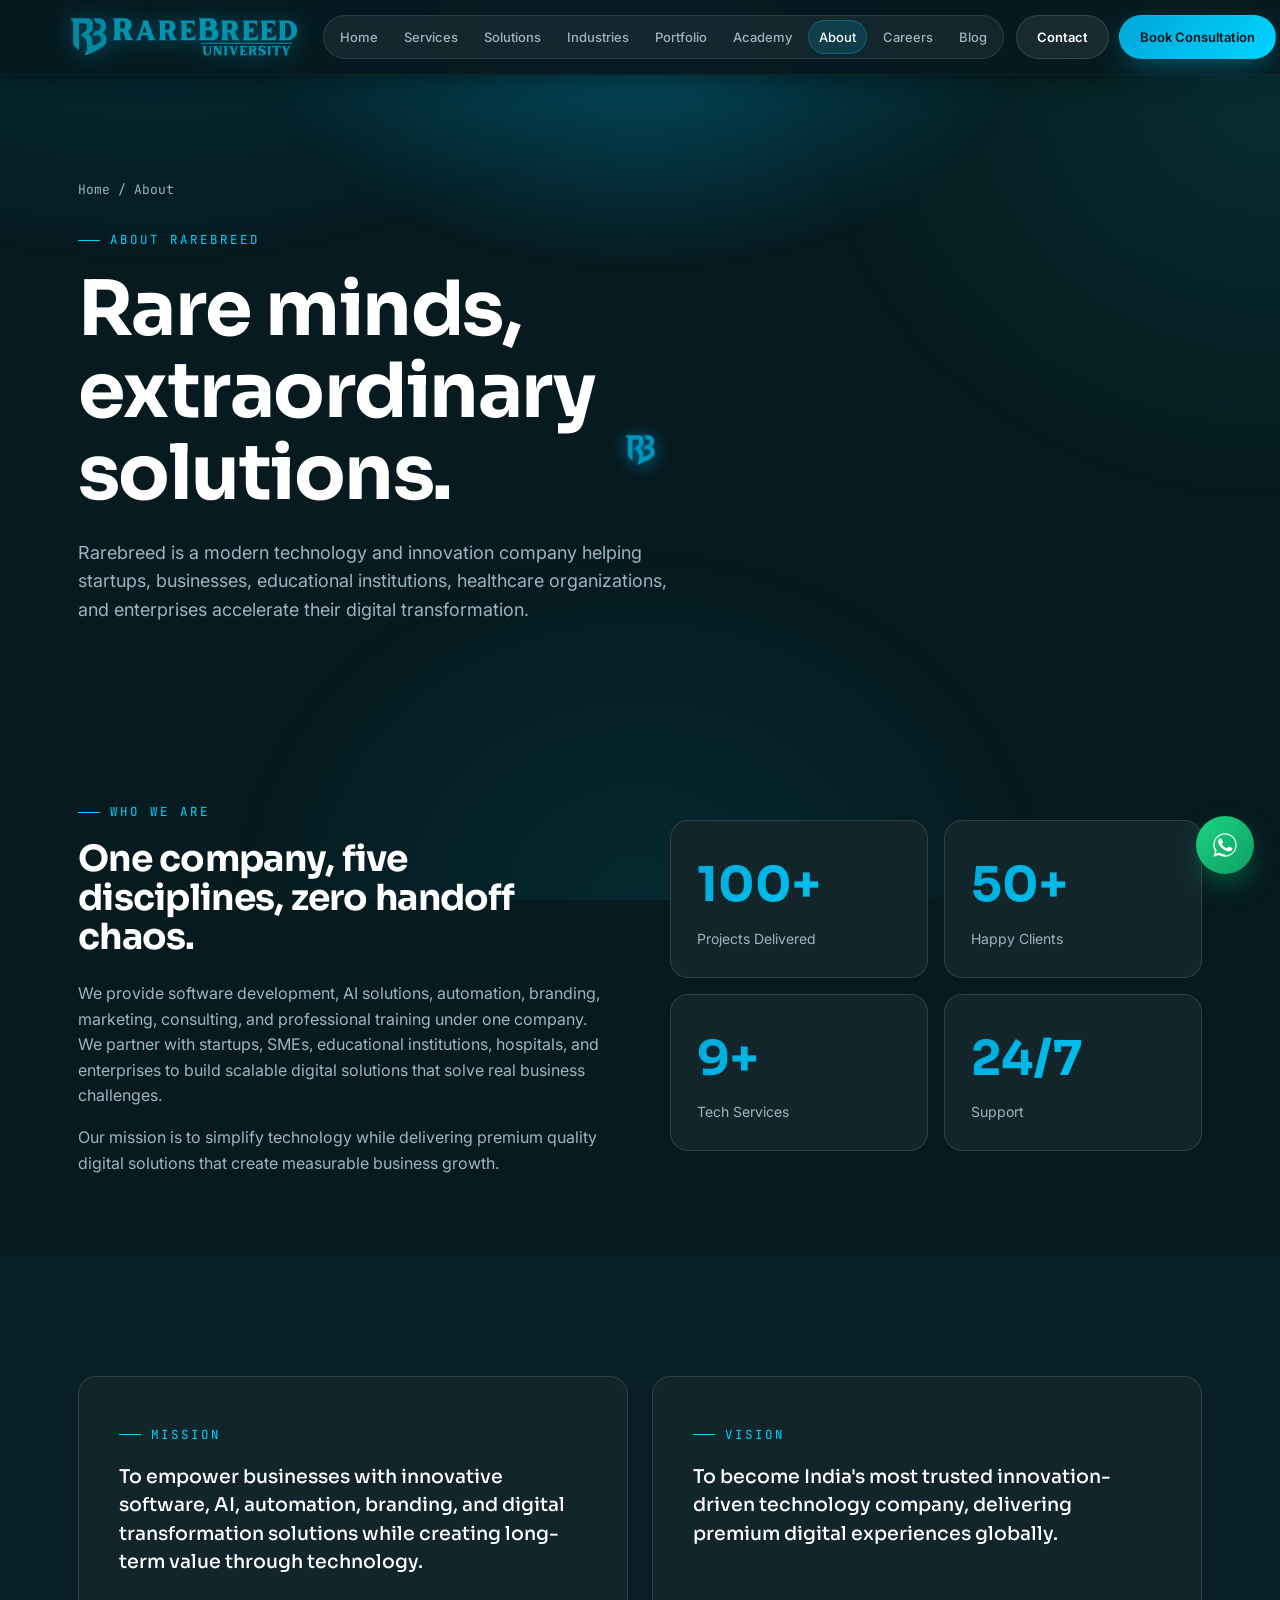
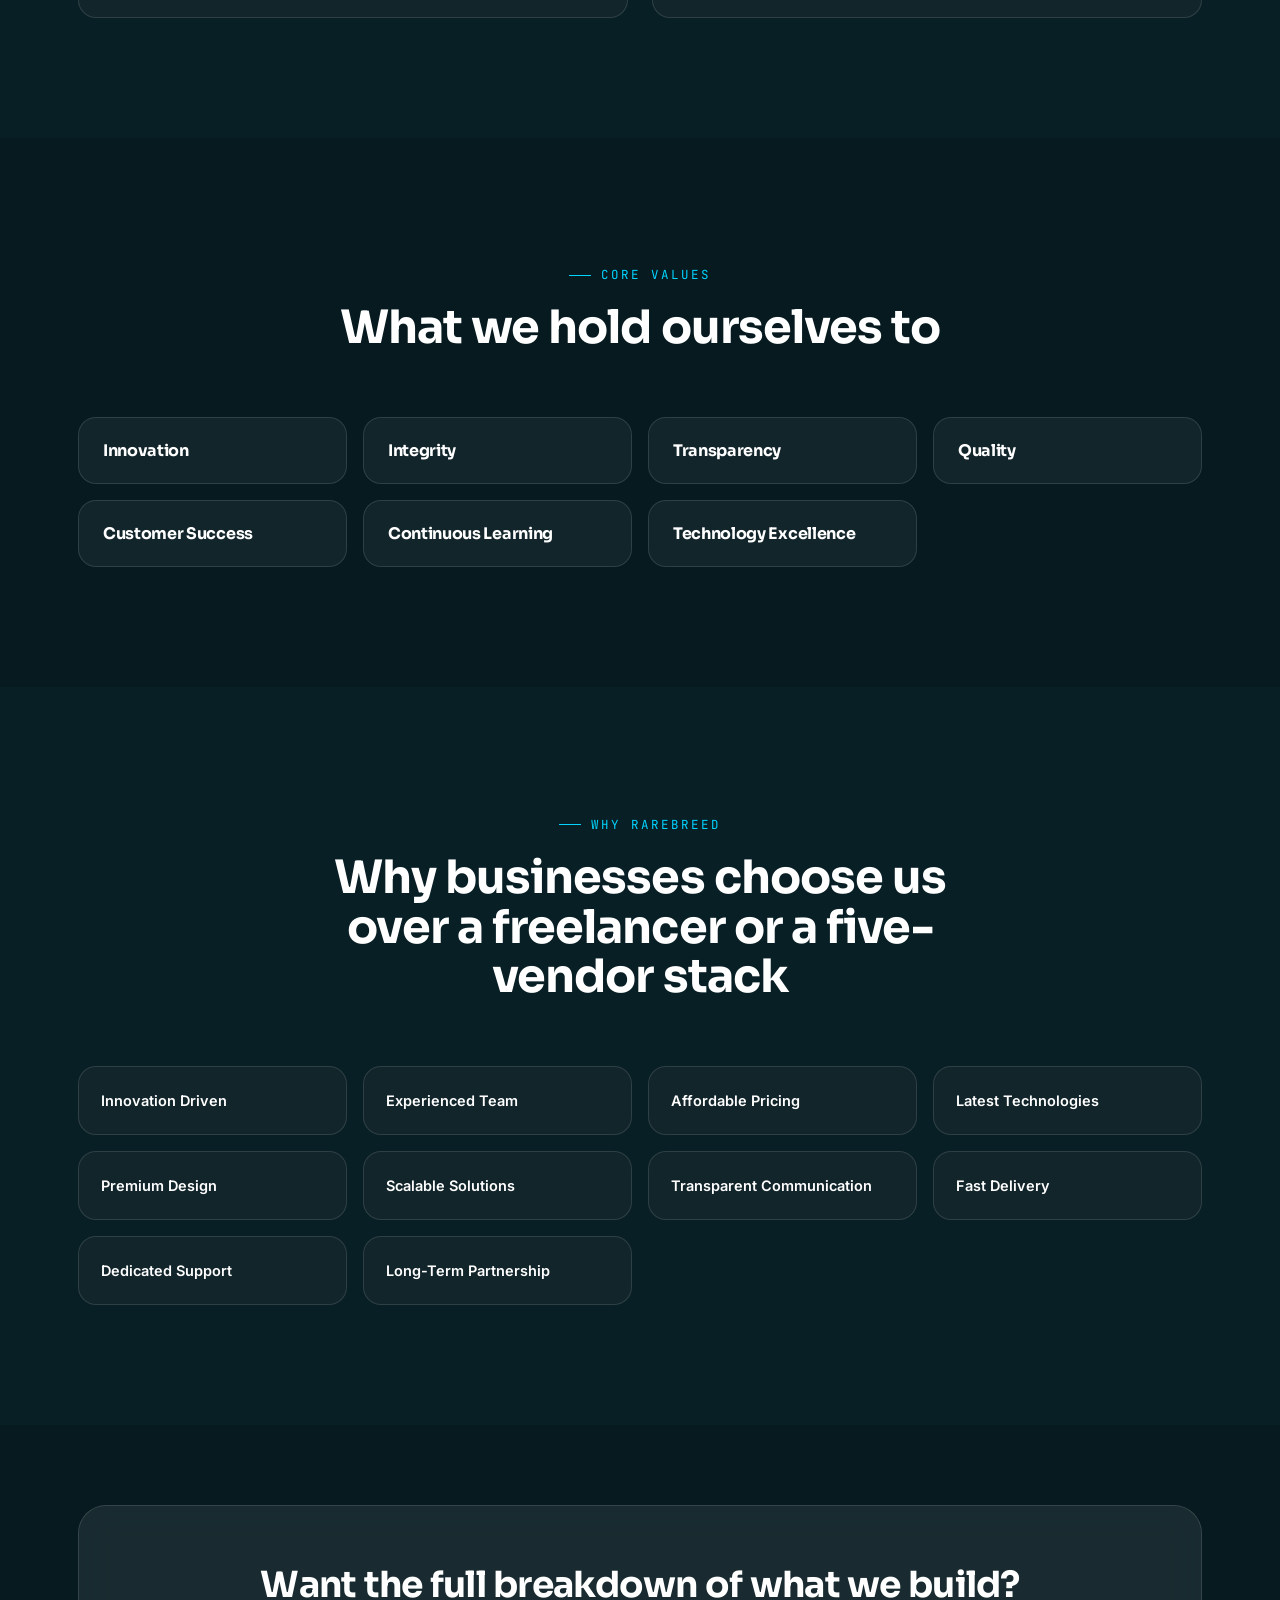
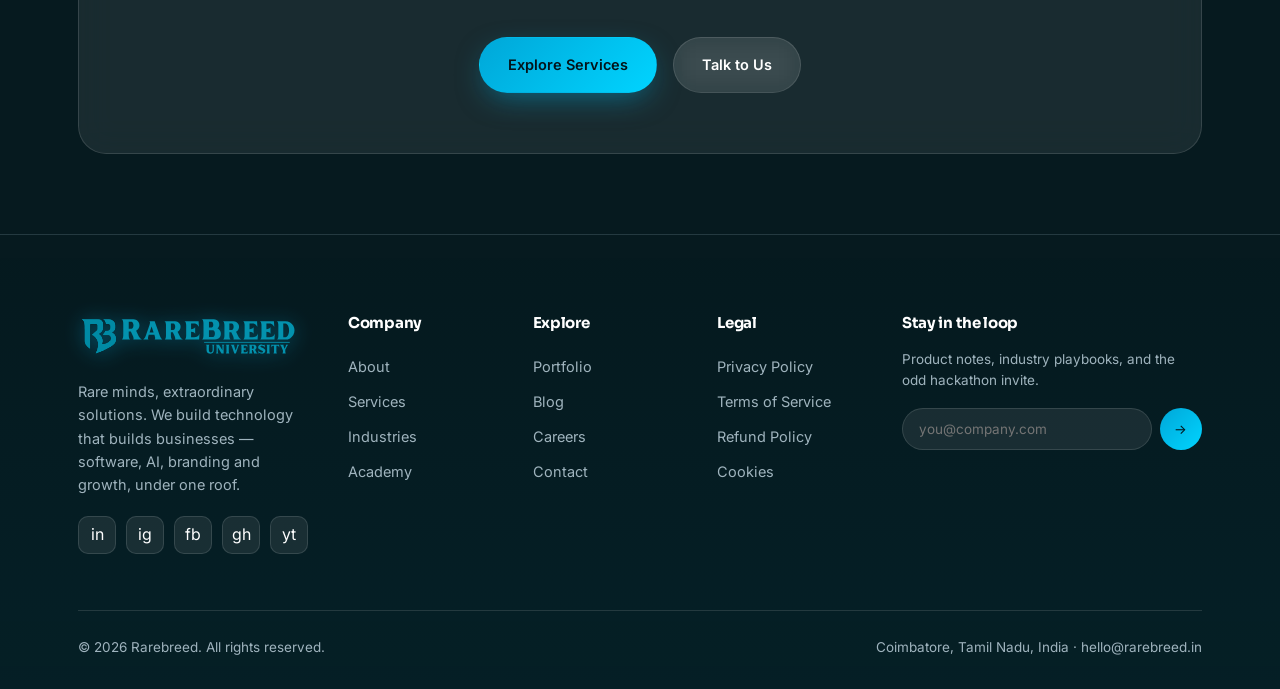
==== about.html @ 09d2147b "Initial commit" ====
﻿<!DOCTYPE html>
<html lang="en">
<head>
<meta charset="UTF-8">
<meta name="viewport" content="width=device-width, initial-scale=1.0">
<title>About Rarebreed — Rare Minds. Extraordinary Solutions.</title>
<meta name="description" content="Rarebreed's mission, vision, core values and why startups, hospitals and enterprises choose us for digital transformation.">
<link rel="preconnect" href="https://fonts.googleapis.com">
<link href="https://fonts.googleapis.com/css2?family=Sora:wght@400;500;600;700;800&family=Inter:wght@400;500;600;700&family=JetBrains+Mono:wght@400;500&display=swap" rel="stylesheet">
<link rel="stylesheet" href="assets/style.css">
<link rel="icon" type="image/png" href="assets/images/rb_logo.png">
</head>
<body>
<!-- Custom Cursor -->
<div id="custom-cursor"><img src="assets/images/rb_logo.png" alt="" id="cursor-logo"></div>

<header class="nav" id="nav">
  <div class="container nav-inner">
    <a href="index.html" class="brand"><img src="assets/images/Homepage-Logo.svg" alt="Rarebreed University" class="brand-logo"></a>
    <nav class="nav-links">
      <a href="index.html">Home</a>
      <a href="services.html">Services</a>
      <a href="solutions.html">Solutions</a>
      <a href="industries.html">Industries</a>
      <a href="portfolio.html">Portfolio</a>
      <a href="academy.html">Academy</a>
      <a href="about.html" class="active">About</a>
      <a href="careers.html">Careers</a>
      <a href="blog.html">Blog</a>
    </nav>
    <div class="nav-cta">
      <a href="contact.html" class="btn btn-ghost btn-sm">Contact</a>
      <a href="#" class="btn btn-primary btn-sm" data-open-popup>Book Consultation</a>
    </div>
    <button class="nav-burger" aria-label="Menu"><span></span></button>
  </div>
</header>
<div class="mobile-menu">
  <button class="mobile-close">✕</button>
  <a href="index.html">Home</a>
  <a href="services.html">Services</a>
  <a href="solutions.html">Solutions</a>
  <a href="industries.html">Industries</a>
  <a href="portfolio.html">Portfolio</a>
  <a href="academy.html">Academy</a>
  <a href="about.html">About</a>
  <a href="careers.html">Careers</a>
  <a href="blog.html">Blog</a>
  <a href="contact.html">Contact</a>
  <a href="#" class="btn btn-primary" data-open-popup>Book Free Consultation</a>
</div>

<section class="page-hero">
  <div class="glow"></div>
  <div class="container">
    <div class="page-kicker"><a href="index.html">Home</a> / About</div>
    <span class="eyebrow">About Rarebreed</span>
    <h1 class="h-display" style="max-width:780px;">Rare minds, extraordinary solutions.</h1>
    <p class="muted mt-24" style="font-size:18px;max-width:620px;">Rarebreed is a modern technology and innovation company helping startups, businesses, educational institutions, healthcare organizations, and enterprises accelerate their digital transformation.</p>
  </div>
</section>

<section class="section-tight">
  <div class="container grid grid-2" style="gap:60px;align-items:center;">
    <div class="reveal">
      <span class="eyebrow">Who we are</span>
      <h2 style="font-size:clamp(26px,3.2vw,36px);">One company, five disciplines, zero handoff chaos.</h2>
      <p class="muted mt-24">We provide software development, AI solutions, automation, branding, marketing, consulting, and professional training under one company. We partner with startups, SMEs, educational institutions, hospitals, and enterprises to build scalable digital solutions that solve real business challenges.</p>
      <p class="muted mt-16">Our mission is to simplify technology while delivering premium quality digital solutions that create measurable business growth.</p>
    </div>
    <div class="grid grid-2 gap-16 reveal reveal-delay-1">
      <div class="stat card" style="padding:26px;"><div class="num" data-count="100" data-suffix="+">0</div><div class="label">Projects Delivered</div></div>
      <div class="stat card" style="padding:26px;"><div class="num" data-count="50" data-suffix="+">0</div><div class="label">Happy Clients</div></div>
      <div class="stat card" style="padding:26px;"><div class="num" data-count="10" data-suffix="+">0</div><div class="label">Tech Services</div></div>
      <div class="stat card" style="padding:26px;"><div class="num">24/7</div><div class="label">Support</div></div>
    </div>
  </div>
</section>

<section class="section" style="background:var(--bg-2);">
  <div class="container grid grid-2 gap-24">
    <div class="card tilt reveal" style="padding:40px;">
      <span class="eyebrow">Mission</span>
      <p style="font-size:19px;font-family:'Sora';font-weight:500;line-height:1.5;">To empower businesses with innovative software, AI, automation, branding, and digital transformation solutions while creating long-term value through technology.</p>
    </div>
    <div class="card tilt reveal reveal-delay-1" style="padding:40px;">
      <span class="eyebrow">Vision</span>
      <p style="font-size:19px;font-family:'Sora';font-weight:500;line-height:1.5;">To become India's most trusted innovation-driven technology company, delivering premium digital experiences globally.</p>
    </div>
  </div>
</section>

<section class="section">
  <div class="container">
    <div class="section-head center reveal">
      <span class="eyebrow" style="justify-content:center;">Core values</span>
      <h2>What we hold ourselves to</h2>
    </div>
    <div class="grid grid-4 gap-16">
      <div class="card tilt reveal" style="padding:24px;"><h3 style="font-size:16px;">Innovation</h3></div>
      <div class="card tilt reveal reveal-delay-1" style="padding:24px;"><h3 style="font-size:16px;">Integrity</h3></div>
      <div class="card tilt reveal reveal-delay-2" style="padding:24px;"><h3 style="font-size:16px;">Transparency</h3></div>
      <div class="card tilt reveal reveal-delay-3" style="padding:24px;"><h3 style="font-size:16px;">Quality</h3></div>
      <div class="card tilt reveal" style="padding:24px;"><h3 style="font-size:16px;">Customer Success</h3></div>
      <div class="card tilt reveal reveal-delay-1" style="padding:24px;"><h3 style="font-size:16px;">Continuous Learning</h3></div>
      <div class="card tilt reveal reveal-delay-2" style="padding:24px;"><h3 style="font-size:16px;">Technology Excellence</h3></div>
    </div>
  </div>
</section>

<section class="section" style="background:var(--bg-2);">
  <div class="container">
    <div class="section-head center reveal">
      <span class="eyebrow" style="justify-content:center;">Why Rarebreed</span>
      <h2>Why businesses choose us over a freelancer or a five-vendor stack</h2>
    </div>
    <div class="grid grid-4 gap-16">
      <div class="card tilt reveal" style="padding:22px;"><p style="font-weight:600;font-size:14.5px;">Innovation Driven</p></div>
      <div class="card tilt reveal" style="padding:22px;"><p style="font-weight:600;font-size:14.5px;">Experienced Team</p></div>
      <div class="card tilt reveal" style="padding:22px;"><p style="font-weight:600;font-size:14.5px;">Affordable Pricing</p></div>
      <div class="card tilt reveal" style="padding:22px;"><p style="font-weight:600;font-size:14.5px;">Latest Technologies</p></div>
      <div class="card tilt reveal" style="padding:22px;"><p style="font-weight:600;font-size:14.5px;">Premium Design</p></div>
      <div class="card tilt reveal" style="padding:22px;"><p style="font-weight:600;font-size:14.5px;">Scalable Solutions</p></div>
      <div class="card tilt reveal" style="padding:22px;"><p style="font-weight:600;font-size:14.5px;">Transparent Communication</p></div>
      <div class="card tilt reveal" style="padding:22px;"><p style="font-weight:600;font-size:14.5px;">Fast Delivery</p></div>
      <div class="card tilt reveal" style="padding:22px;"><p style="font-weight:600;font-size:14.5px;">Dedicated Support</p></div>
      <div class="card tilt reveal" style="padding:22px;"><p style="font-weight:600;font-size:14.5px;">Long-Term Partnership</p></div>
    </div>
  </div>
</section>

<section class="section-tight">
  <div class="container">
    <div class="glass reveal" style="padding:60px;border-radius:var(--radius-lg);text-align:center;">
      <h2 style="font-size:clamp(24px,3.2vw,36px);">Want the full breakdown of what we build?</h2>
      <div class="flex center gap-16 mt-32" style="flex-wrap:wrap;">
        <a href="services.html" class="btn btn-primary">Explore Services</a>
        <a href="contact.html" class="btn btn-ghost">Talk to Us</a>
      </div>
    </div>
  </div>
</section>

<footer class="footer">
  <div class="container">
    <div class="footer-top">
      <div class="footer-brand">
        <a href="index.html" class="brand"><img src="assets/images/Homepage-Logo.svg" alt="Rarebreed University" class="brand-logo"></a>
        <p>Rare minds, extraordinary solutions. We build technology that builds businesses — software, AI, branding and growth, under one roof.</p>
        <div class="social-row">
          <a href="#" aria-label="LinkedIn">in</a><a href="#" aria-label="Instagram">ig</a><a href="#" aria-label="Facebook">fb</a><a href="#" aria-label="GitHub">gh</a><a href="#" aria-label="YouTube">yt</a>
        </div>
      </div>
      <div class="footer-col"><h4>Company</h4><a href="about.html">About</a><a href="services.html">Services</a><a href="industries.html">Industries</a><a href="academy.html">Academy</a></div>
      <div class="footer-col"><h4>Explore</h4><a href="portfolio.html">Portfolio</a><a href="blog.html">Blog</a><a href="careers.html">Careers</a><a href="contact.html">Contact</a></div>
      <div class="footer-col"><h4>Legal</h4><a href="#">Privacy Policy</a><a href="#">Terms of Service</a><a href="#">Refund Policy</a><a href="#">Cookies</a></div>
      <div class="footer-col">
        <h4>Stay in the loop</h4>
        <p class="muted" style="font-size:13.5px;">Product notes, industry playbooks, and the odd hackathon invite.</p>
        <form class="newsletter" data-fake-submit><input type="email" placeholder="you@company.com" required><button type="submit" aria-label="Subscribe">→</button></form>
      </div>
    </div>
    <div class="footer-bottom">
      <p>© <span class="cur-year"></span> Rarebreed. All rights reserved.</p>
      <p>Coimbatore, Tamil Nadu, India · hello@rarebreed.in</p>
    </div>
  </div>
</footer>

<a href="https://wa.me/91XXXXXXXXXX" class="floating-wa" aria-label="Chat on WhatsApp" target="_blank">
  <svg width="28" height="28" viewBox="0 0 24 24" fill="white"><path d="M17.5 14.4c-.3-.1-1.7-.9-2-.9-.3-.1-.5-.1-.7.1-.2.3-.8.9-.9 1.1-.2.2-.3.2-.6.1-.3-.1-1.2-.5-2.3-1.5-.9-.8-1.4-1.7-1.6-2-.2-.3 0-.5.1-.6.1-.1.3-.3.4-.5.1-.2.2-.3.3-.5.1-.2 0-.4 0-.5-.1-.1-.7-1.7-1-2.3-.2-.6-.5-.5-.7-.5h-.6c-.2 0-.5.1-.8.4-.3.3-1 1-1 2.4s1.1 2.8 1.2 3c.1.2 2.1 3.3 5.2 4.5.7.3 1.3.5 1.7.6.7.2 1.4.2 1.9.1.6-.1 1.7-.7 2-1.4.2-.7.2-1.2.2-1.4-.1-.1-.3-.2-.6-.3z"/><path d="M12 2C6.5 2 2 6.5 2 12c0 1.9.5 3.7 1.5 5.3L2 22l4.8-1.4C8.3 21.5 10.1 22 12 22c5.5 0 10-4.5 10-10S17.5 2 12 2zm0 18c-1.7 0-3.3-.5-4.7-1.3l-.3-.2-3 .9.9-2.9-.2-.3C3.5 14.9 3 13.5 3 12c0-5 4-9 9-9s9 4 9 9-4 9-9 9z"/></svg>
</a>

<div class="popup-overlay" id="consult-popup">
  <div class="popup-card glass">
    <button class="popup-close" aria-label="Close">✕</button>
    <span class="eyebrow">Free consultation</span>
    <h3 style="font-size:24px;margin-bottom:8px;">Let's scope your project</h3>
    <p class="muted" style="font-size:14px;margin-bottom:20px;">30 minutes, no pitch deck — just your goals and an honest read on scope, timeline and budget.</p>
    <form data-fake-submit>
      <div class="field"><label>Full name</label><input type="text" required></div>
      <div class="field"><label>WhatsApp / phone</label><input type="tel" required></div>
      <div class="field"><label>What are you building?</label><input type="text" placeholder="e.g. Hospital ERP, AI chatbot..."></div>
      <button type="submit" class="btn btn-primary btn-block mt-8">Book Free Consultation</button>
    </form>
  </div>
</div>

<script src="assets/script.js"></script>
</body>
</html>
---- assets/style.css ----
/* =========================================================
   RAREBREED — Design System
   Display: Sora | Body: Inter | Data/Labels: JetBrains Mono
   ========================================================= */

:root{
  --bg:#061A1F;
  --primary:#00A7D8;
  --secondary:#00D4FF;
  --accent:#14B8A6;
  --card:#12252B;
  --glass:rgba(255,255,255,.08);
  --border:rgba(255,255,255,.12);
  --white:#FFFFFF;
  --muted:#9FB4BE;

  --bg-2:#081F25;
  --bg-3:#0A252C;

  --grad-primary: linear-gradient(135deg, var(--primary), var(--secondary));
  --grad-accent: linear-gradient(135deg, var(--accent), var(--primary));
  --grad-glow: radial-gradient(60% 60% at 50% 40%, rgba(0,167,216,.35), rgba(0,167,216,0) 70%);

  --radius-sm: 10px;
  --radius-md: 18px;
  --radius-lg: 28px;
  --radius-xl: 40px;

  --ease: cubic-bezier(.19,1,.22,1);
  --container: 1180px;
}

*,*::before,*::after{ box-sizing:border-box; }
html{ scroll-behavior:smooth; }
html,body{ margin:0; padding:0; }

body{
  background: var(--bg);
  color: var(--white);
  font-family:'Inter', sans-serif;
  font-size:16px;
  line-height:1.6;
  -webkit-font-smoothing:antialiased;
  overflow-x:hidden;
}

body::before{
  content:'';
  position:fixed; inset:0;
  background-image:
    radial-gradient(ellipse 900px 600px at 12% -10%, rgba(0,167,216,.16), transparent 60%),
    radial-gradient(ellipse 800px 700px at 100% 10%, rgba(20,184,166,.12), transparent 60%),
    radial-gradient(ellipse 700px 600px at 50% 100%, rgba(0,212,255,.08), transparent 60%);
  pointer-events:none;
  z-index:0;
}

img{ max-width:100%; display:block; }
a{ color:inherit; text-decoration:none; }
ul{ list-style:none; margin:0; padding:0; }
button{ font-family:inherit; cursor:pointer; }
input,textarea,select{ font-family:inherit; }

::selection{ background:var(--secondary); color:var(--bg); }

.container{ max-width:var(--container); margin:0 auto; padding:0 28px; position:relative; z-index:1; }

h1,h2,h3,h4{
  font-family:'Sora', sans-serif;
  font-weight:700;
  line-height:1.08;
  margin:0;
  letter-spacing:-.02em;
}
p{ margin:0; }

.eyebrow{
  font-family:'JetBrains Mono', monospace;
  font-size:12.5px;
  letter-spacing:.16em;
  text-transform:uppercase;
  color:var(--secondary);
  display:inline-flex;
  align-items:center;
  gap:10px;
  margin-bottom:18px;
}
.eyebrow::before{
  content:'';
  width:22px; height:1px;
  background:var(--secondary);
  display:inline-block;
}

.muted{ color:var(--muted); }

.section{ padding:120px 0; position:relative; z-index:1; }
.section-tight{ padding:80px 0; }
@media (max-width:768px){
  .section{ padding:80px 0; }
  .section-tight{ padding:56px 0; }
}

.section-head{ max-width:640px; margin-bottom:64px; }
.section-head.center{ margin-left:auto; margin-right:auto; text-align:center; }
.section-head h2{ font-size:clamp(30px,4vw,46px); }
.section-head p{ margin-top:16px; font-size:17px; }

/* ---------- Buttons ---------- */
.btn{
  display:inline-flex; align-items:center; justify-content:center; gap:10px;
  padding:15px 28px;
  border-radius:100px;
  font-weight:600;
  font-size:14.5px;
  border:1px solid transparent;
  transition: transform .4s var(--ease), box-shadow .4s var(--ease), background .3s, border-color .3s;
  white-space:nowrap;
}
.btn-primary{
  background: var(--grad-primary);
  color:#03141a;
  box-shadow:0 10px 30px -8px rgba(0,167,216,.55);
}
.btn-primary:hover{ transform:translateY(-3px); box-shadow:0 16px 40px -8px rgba(0,212,255,.6); }
.btn-ghost{
  background:var(--glass);
  border-color:var(--border);
  color:var(--white);
  backdrop-filter:blur(12px);
}
.btn-ghost:hover{ border-color:var(--secondary); transform:translateY(-3px); background:rgba(255,255,255,.12); }
.btn-sm{ padding:11px 20px; font-size:13px; }
.btn-block{ width:100%; }

/* ---------- Navbar ---------- */
.nav{
  position:fixed; top:0; left:0; right:0; width:100%; z-index:100;
  padding:10px 0;
  background:rgba(6,26,31,0.95);
  transition: padding .3s var(--ease), background .3s var(--ease), box-shadow .3s var(--ease);
  border-bottom:1px solid rgba(255,255,255,.04);
  box-shadow:0 6px 20px rgba(0,0,0,.35);
  border-radius:0;
}
.nav.scrolled{
  padding:8px 0;
  background:rgba(6,26,31,0.98);
  box-shadow:0 10px 30px rgba(0,0,0,.4);
}
.nav-inner{
  display:flex; align-items:center; justify-content:space-between;
  gap:12px;
  min-height:54px;
  padding:0 16px;
  max-width:var(--container);
  margin:0 auto;
}

/* Brand — full SVG logo */
.brand{ display:inline-flex; align-items:center; flex-shrink:0; margin-right:8px; }
.brand-logo{
  height:40px;
  width:auto;
  display:block;
  object-fit:contain;
  filter: drop-shadow(0 2px 10px rgba(0,167,216,0.45));
  transition: filter .3s var(--ease), transform .35s var(--ease);
}
.brand:hover .brand-logo{
  filter: drop-shadow(0 4px 18px rgba(0,212,255,0.75));
  transform: scale(1.06);
}
/* Footer brand logo slightly smaller */
.footer-brand .brand-logo{ height:44px; }

/* Nav links pill container (like screenshot) */
.nav-links{
  display:flex; align-items:center; gap:6px;
  background: rgba(255,255,255,.06);
  border: 1px solid rgba(255,255,255,.10);
  border-radius: 100px;
  padding: 4px 6px;
  backdrop-filter: blur(10px);
  flex:1 1 auto;
  justify-content:flex-start;
}
.nav-links a{
  padding:6px 10px; border-radius:100px; font-size:13px; font-weight:500;
  color:var(--muted); transition:.18s; white-space:nowrap;
}
.nav-links a:hover{ color:var(--white); background:rgba(255,255,255,.1); }
.nav-links a.active{ color:var(--white); background:rgba(0,167,216,.18); border:1px solid rgba(0,212,255,.25); }
.nav-cta{ display:flex; align-items:center; gap:10px; flex-shrink:0; margin-left:auto; }
.nav-burger{ display:none; width:42px; height:42px; border-radius:12px; background:rgba(255,255,255,.1); border:1px solid rgba(255,255,255,.14); align-items:center; justify-content:center; }
.nav-burger span, .nav-burger span::before, .nav-burger span::after{
  content:''; display:block; width:18px; height:2px; background:var(--white); position:relative; transition:.3s;
}
.nav-burger span::before{ position:absolute; top:-6px; }
.nav-burger span::after{ position:absolute; top:6px; }

@media (max-width: 1080px){
  .nav-links{ display:none; }
  .nav-burger{ display:flex; }
  .nav-cta .btn-ghost{ display:none; }
}

.mobile-menu{
  position:fixed; inset:0; z-index:99;
  background:rgba(6,26,31,.98); backdrop-filter:blur(20px);
  display:flex; flex-direction:column; align-items:center; justify-content:center; gap:8px;
  opacity:0; pointer-events:none; transition:.35s var(--ease);
}
.mobile-menu.open{ opacity:1; pointer-events:auto; }
.mobile-menu a{ font-family:'Sora'; font-size:26px; font-weight:600; padding:12px; color:var(--white); }
.mobile-menu .btn{ margin-top:20px; }
.mobile-close{ position:absolute; top:24px; right:28px; width:44px; height:44px; border-radius:12px; background:var(--glass); border:1px solid var(--border); display:flex; align-items:center; justify-content:center; font-size:20px; }

/* ---------- Glass card ---------- */
.glass{
  background:var(--glass);
  border:1px solid var(--border);
  border-radius:var(--radius-md);
  backdrop-filter:blur(16px);
}
.card{
  background:var(--card);
  border:1px solid var(--border);
  border-radius:var(--radius-md);
}

/* ---------- Tilt cards ---------- */
.tilt{
  transition: transform .5s var(--ease), border-color .4s, box-shadow .4s;
  transform-style:preserve-3d;
  will-change:transform;
}
.tilt:hover{
  border-color:rgba(0,212,255,.4);
  box-shadow:0 30px 60px -20px rgba(0,167,216,.35);
}

/* ---------- Page hero backdrop ---------- */
.page-hero{
  padding:180px 0 90px;
  position:relative;
  overflow:hidden;
}
.page-hero .glow{
  position:absolute; top:-160px; left:50%; transform:translateX(-50%);
  width:900px; height:520px;
  background:var(--grad-glow);
  filter:blur(10px);
  pointer-events:none;
}

/* ---------- Homepage Hero Canvas + Animation ---------- */
#hero-canvas{
  position:absolute;
  inset:0;
  width:100%;
  height:100%;
  pointer-events:none;
  z-index:0;
  opacity:.85;
}

/* Aurora glow blobs */
.hero-aurora{
  position:absolute;
  border-radius:50%;
  filter:blur(80px);
  pointer-events:none;
  z-index:0;
  animation: aurora-drift 12s ease-in-out infinite alternate;
}
.hero-aurora-1{
  width:700px; height:500px;
  top:-100px; left:-150px;
  background:radial-gradient(ellipse, rgba(0,167,216,.28) 0%, transparent 70%);
  animation-duration:14s;
}
.hero-aurora-2{
  width:600px; height:450px;
  top:50px; right:-100px;
  background:radial-gradient(ellipse, rgba(20,184,166,.22) 0%, transparent 70%);
  animation-duration:10s;
  animation-delay:-4s;
}
.hero-aurora-3{
  width:400px; height:350px;
  bottom:-80px; left:40%;
  background:radial-gradient(ellipse, rgba(0,212,255,.16) 0%, transparent 70%);
  animation-duration:16s;
  animation-delay:-8s;
}
@keyframes aurora-drift{
  0%  { transform: translate(0,0) scale(1); }
  33% { transform: translate(40px,-30px) scale(1.08); }
  66% { transform: translate(-20px,20px) scale(.96); }
  100%{ transform: translate(20px,-10px) scale(1.04); }
}

/* Floating geometric particles */
.hero-particles{
  position:absolute; inset:0;
  pointer-events:none;
  z-index:0;
  overflow:hidden;
}
.hero-particle{
  position:absolute;
  border-radius:50%;
  background:var(--secondary);
  opacity:0;
  animation: particle-float linear infinite;
}
@keyframes particle-float{
  0%  { opacity:0; transform:translateY(0) scale(0); }
  10% { opacity:.7; }
  90% { opacity:.4; }
  100%{ opacity:0; transform:translateY(-100vh) scale(1); }
}

/* Grid mesh overlay */
.hero-grid-mesh{
  position:absolute;
  inset:0;
  pointer-events:none;
  z-index:0;
  background-image:
    linear-gradient(rgba(0,167,216,.07) 1px, transparent 1px),
    linear-gradient(90deg, rgba(0,167,216,.07) 1px, transparent 1px);
  background-size:60px 60px;
  mask-image:radial-gradient(ellipse 80% 70% at 50% 40%, #000 40%, transparent 100%);
  -webkit-mask-image:radial-gradient(ellipse 80% 70% at 50% 40%, #000 40%, transparent 100%);
  animation:grid-shift 20s linear infinite;
  transition: transform .18s ease-out;
  transform: translate3d(0,0,0);
  will-change: transform;
}
@keyframes grid-shift{
  from{ background-position: 0 0, 0 0; }
  to  { background-position: 60px 60px, 60px 60px; }
}

/* Orbiting ring */
.hero-ring{
  position:absolute;
  border-radius:50%;
  border:1px solid rgba(0,212,255,.12);
  pointer-events:none;
  z-index:0;
  animation:ring-rotate linear infinite;
}
.hero-ring-1{
  width:500px; height:500px;
  top:50%; left:55%;
  transform:translate(-50%,-50%);
  animation-duration:28s;
}
.hero-ring-2{
  width:320px; height:320px;
  top:50%; left:55%;
  transform:translate(-50%,-50%);
  border-color:rgba(0,167,216,.18);
  animation-duration:18s;
  animation-direction:reverse;
}
.hero-ring-3{
  width:700px; height:700px;
  top:50%; left:55%;
  transform:translate(-50%,-50%);
  border-color:rgba(20,184,166,.08);
  animation-duration:40s;
}
@keyframes ring-rotate{
  from{ transform:translate(-50%,-50%) rotate(0deg); }
  to  { transform:translate(-50%,-50%) rotate(360deg); }
}

/* Shooting star lines */
.hero-star{
  position:absolute;
  height:1px;
  background:linear-gradient(90deg, transparent, var(--secondary), transparent);
  opacity:0;
  pointer-events:none;
  z-index:0;
  animation: star-shoot linear infinite;
}
@keyframes star-shoot{
  0%  { opacity:0; transform:translateX(-100px) scaleX(0); }
  10% { opacity:.8; }
  90% { opacity:.4; }
  100%{ opacity:0; transform:translateX(200px) scaleX(1); }
}

/* Hero content z-index above bg effects */
.hero-grid.relative-z{ position:relative; z-index:1; }
.page-kicker{ display:flex; align-items:center; gap:8px; color:var(--muted); font-family:'JetBrains Mono'; font-size:13px; margin-bottom:22px; }
.page-kicker a:hover{ color:var(--secondary); }

/* ---------- Reveal on scroll ---------- */
.reveal{ opacity:0; transform:translateY(28px); transition:opacity .9s var(--ease), transform .9s var(--ease); }
.reveal.in{ opacity:1; transform:translateY(0); }
.reveal-delay-1{ transition-delay:.08s; }
.reveal-delay-2{ transition-delay:.16s; }
.reveal-delay-3{ transition-delay:.24s; }
.reveal-delay-4{ transition-delay:.32s; }

/* ---------- Grids ---------- */
.grid{ display:grid; gap:24px; }
.grid-2{ grid-template-columns:repeat(2,1fr); }
.grid-3{ grid-template-columns:repeat(3,1fr); }
.grid-4{ grid-template-columns:repeat(4,1fr); }
.grid-5{ grid-template-columns:repeat(5,1fr); }
@media (max-width:980px){
  .grid-3,.grid-4,.grid-5{ grid-template-columns:repeat(2,1fr); }
}
@media (max-width:640px){
  .grid-2,.grid-3,.grid-4,.grid-5{ grid-template-columns:1fr; }
}

/* ---------- Badge / tag ---------- */
.tag{
  display:inline-flex; align-items:center; gap:6px;
  padding:6px 13px; border-radius:100px;
  font-family:'JetBrains Mono'; font-size:11.5px; letter-spacing:.04em;
  background:var(--glass); border:1px solid var(--border); color:var(--muted);
}
.tag.on{ color:var(--bg); background:var(--secondary); border-color:var(--secondary); font-weight:600; }

/* ---------- Icon tile ---------- */
.icon-tile{
  width:52px; height:52px; border-radius:14px;
  display:flex; align-items:center; justify-content:center;
  background:linear-gradient(135deg, rgba(0,167,216,.22), rgba(20,184,166,.14));
  border:1px solid var(--border);
  color:var(--secondary);
  margin-bottom:22px;
}
.icon-tile svg{ width:24px; height:24px; }

/* ---------- Stats ---------- */
.stat{ text-align:left; }
.stat .num{
  font-family:'Sora'; font-weight:700; font-size:clamp(32px,4vw,48px);
  background:var(--grad-primary); -webkit-background-clip:text; background-clip:text; color:transparent;
}
.stat .label{ color:var(--muted); font-size:14px; margin-top:4px; }

/* ---------- Divider ---------- */
.divider{ height:1px; background:var(--border); border:0; }

/* ---------- Footer ---------- */
.footer{
  padding:80px 0 30px;
  border-top:1px solid var(--border);
  position:relative; z-index:1;
  background:linear-gradient(180deg, transparent, rgba(0,167,216,.04));
}
.footer-top{ display:grid; grid-template-columns:1.4fr 1fr 1fr 1fr 1.2fr; gap:40px; padding-bottom:56px; }
.footer h4{ font-family:'Sora'; font-size:15px; margin-bottom:18px; }
.footer-col a{ display:block; color:var(--muted); font-size:14.5px; padding:6px 0; transition:.2s; }
.footer-col a:hover{ color:var(--secondary); padding-left:4px; }
.footer-brand p{ color:var(--muted); font-size:14.5px; margin-top:14px; max-width:280px; }
/* Footer brand logo size override — already defined above in .brand-logo block */
.social-row{ display:flex; gap:10px; margin-top:20px; }
.social-row a{ width:38px; height:38px; border-radius:10px; background:var(--glass); border:1px solid var(--border); display:flex; align-items:center; justify-content:center; }
.social-row a:hover{ border-color:var(--secondary); color:var(--secondary); }
.footer-bottom{ display:flex; align-items:center; justify-content:space-between; padding-top:26px; border-top:1px solid var(--border); flex-wrap:wrap; gap:14px; }
.footer-bottom p{ color:var(--muted); font-size:13.5px; }
.newsletter{ display:flex; gap:8px; margin-top:16px; }
.newsletter input{
  flex:1; background:var(--glass); border:1px solid var(--border); border-radius:100px;
  padding:11px 16px; color:var(--white); font-size:13.5px; outline:none;
}
.newsletter input:focus{ border-color:var(--secondary); }
.newsletter button{
  width:42px; height:42px; border-radius:100px; background:var(--grad-primary); border:0; color:#03141a;
  display:flex; align-items:center; justify-content:center; flex-shrink:0;
}
@media (max-width:980px){
  .footer-top{ grid-template-columns:1fr 1fr; }
}
@media (max-width:640px){
  .footer-top{ grid-template-columns:1fr; }
}

/* ---------- Floating WhatsApp ---------- */
.floating-wa{
  position:fixed; bottom:26px; right:26px; z-index:90;
  width:58px; height:58px; border-radius:50%;
  background:linear-gradient(135deg,#1ad483,#0f9e63);
  display:flex; align-items:center; justify-content:center;
  box-shadow:0 12px 30px -6px rgba(15,158,99,.6);
  animation:floaty 3.4s ease-in-out infinite;
}
.floating-wa:hover{ transform:scale(1.08); }
@keyframes floaty{ 0%,100%{ transform:translateY(0);} 50%{ transform:translateY(-8px);} }

/* ---------- Consultation popup ---------- */
.popup-overlay{
  position:fixed; inset:0; background:rgba(3,12,15,.7); backdrop-filter:blur(6px);
  z-index:200; display:flex; align-items:center; justify-content:center;
  opacity:0; pointer-events:none; transition:.35s;
  padding:20px;
}
.popup-overlay.open{ opacity:1; pointer-events:auto; }
.popup-card{
  width:100%; max-width:440px; padding:38px;
  transform:translateY(20px) scale(.97); transition:.4s var(--ease);
}
.popup-overlay.open .popup-card{ transform:translateY(0) scale(1); }
.popup-close{ position:absolute; top:18px; right:18px; width:34px; height:34px; border-radius:10px; background:var(--glass); border:1px solid var(--border); display:flex; align-items:center; justify-content:center; }
.popup-card{ position:relative; }
.field{ margin-bottom:14px; }
.field label{ display:block; font-size:12.5px; color:var(--muted); margin-bottom:6px; font-family:'JetBrains Mono'; }
.field input, .field select, .field textarea{
  width:100%; background:rgba(255,255,255,.04); border:1px solid var(--border); border-radius:12px;
  padding:12px 14px; color:var(--white); font-size:14.5px; outline:none; transition:.2s;
}
.field input:focus, .field select:focus, .field textarea:focus{ border-color:var(--secondary); background:rgba(255,255,255,.07); }
.field textarea{ resize:vertical; min-height:90px; }

/* ---------- Accordion (FAQ) ---------- */
.acc-item{ border-bottom:1px solid var(--border); }
.acc-item:first-child{ border-top:1px solid var(--border); }
.acc-q{
  display:flex; align-items:center; justify-content:space-between;
  padding:24px 4px; font-family:'Sora'; font-size:17px; font-weight:600;
}
.acc-q .plus{ width:26px; height:26px; border-radius:8px; background:var(--glass); border:1px solid var(--border); display:flex; align-items:center; justify-content:center; flex-shrink:0; transition:.3s; }
.acc-item.open .plus{ transform:rotate(45deg); background:var(--secondary); color:var(--bg); }
.acc-a{ max-height:0; overflow:hidden; transition:max-height .4s var(--ease); }
.acc-item.open .acc-a{ max-height:220px; }
.acc-a-inner{ padding:0 4px 24px; color:var(--muted); font-size:15px; max-width:640px; }

/* ---------- Marquee (tech stack) ---------- */
.marquee{ overflow:hidden; position:relative; -webkit-mask-image:linear-gradient(90deg,transparent,#000 8%,#000 92%,transparent); mask-image:linear-gradient(90deg,transparent,#000 8%,#000 92%,transparent); }
.marquee-track{ display:flex; gap:14px; width:max-content; animation:scroll-x 32s linear infinite; }
.marquee:hover .marquee-track{ animation-play-state:paused; }
@keyframes scroll-x{ from{ transform:translateX(0);} to{ transform:translateX(-50%);} }
.chip{
  display:flex; align-items:center; gap:8px; padding:10px 18px; border-radius:100px;
  background:var(--glass); border:1px solid var(--border); font-size:14px; font-weight:500; white-space:nowrap;
}
.chip .dot{ width:6px; height:6px; border-radius:50%; background:var(--secondary); }

/* ---------- Testimonial card ---------- */
.testi-card{ padding:32px; display:flex; flex-direction:column; gap:18px; }
.stars{ color:#ffb020; font-size:14px; letter-spacing:2px; }
.testi-quote{ font-size:15.5px; color:#dce9ed; }
.testi-person{ display:flex; align-items:center; gap:12px; margin-top:auto; }
.avatar{ width:42px; height:42px; border-radius:50%; background:var(--grad-accent); display:flex; align-items:center; justify-content:center; font-family:'Sora'; font-weight:700; font-size:14px; color:#03141a; }
.testi-person .name{ font-weight:600; font-size:14.5px; }
.testi-person .role{ font-size:12.5px; color:var(--muted); }

/* ---------- Process ---------- */
.process-row{ display:grid; grid-template-columns:80px 1fr; gap:28px; padding:34px 0; border-top:1px solid var(--border); }
.process-row:last-child{ border-bottom:1px solid var(--border); }
.process-num{ font-family:'JetBrains Mono'; color:var(--secondary); font-size:15px; padding-top:4px; }
.process-row h3{ font-size:21px; margin-bottom:8px; }
.process-row p{ color:var(--muted); max-width:560px; }

/* ---------- Filter bar (portfolio) ---------- */
.filter-bar{ display:flex; flex-wrap:wrap; gap:10px; margin-bottom:48px; }
.filter-btn{
  padding:10px 20px; border-radius:100px; font-size:13.5px; font-weight:600;
  background:var(--glass); border:1px solid var(--border); color:var(--muted); transition:.25s;
}
.filter-btn.active, .filter-btn:hover{ color:var(--bg); background:var(--secondary); border-color:var(--secondary); }
.portfolio-item{ display:none; }
.portfolio-item.show{ display:block; }

/* ---------- Utility ---------- */
.flex{ display:flex; }
.center{ align-items:center; justify-content:center; }
.between{ justify-content:space-between; }
.gap-8{ gap:8px; } .gap-12{ gap:12px; } .gap-16{ gap:16px; } .gap-24{ gap:24px; }
.mt-8{margin-top:8px;} .mt-16{margin-top:16px;} .mt-24{margin-top:24px;} .mt-32{margin-top:32px;} .mt-48{margin-top:48px;}
.text-center{ text-align:center; }
.w-full{ width:100%; }

/* ---------- Breadcrumb page link back ---------- */
.back-arrow{ display:inline-flex; }

/* ---------- Loading screen ---------- */
#loader{
  position:fixed; inset:0; background:var(--bg); z-index:999;
  display:flex; align-items:center; justify-content:center; flex-direction:column; gap:16px;
  transition:opacity .6s var(--ease), visibility .6s;
}
#loader.hidden{ opacity:0; visibility:hidden; }
.loader-mark{
  width:72px; height:72px; border-radius:20px;
  background: rgba(0,167,216,.12);
  border: 1px solid rgba(0,167,216,.3);
  display:flex; align-items:center; justify-content:center;
  animation:pulse-scale 1.3s ease-in-out infinite;
}
@keyframes pulse-scale{ 0%,100%{ transform:scale(1); } 50%{ transform:scale(1.12); } }
.loader-bar{ width:160px; height:2px; background:var(--border); border-radius:2px; overflow:hidden; }
.loader-bar::after{ content:''; display:block; width:40%; height:100%; background:var(--grad-primary); animation:loadbar 1.1s ease-in-out infinite; }
@keyframes loadbar{ 0%{ transform:translateX(-100%);} 100%{ transform:translateX(350%);} }

/* ---------- Custom Cursor ---------- */
* { cursor: none !important; }
#custom-cursor{
  position: fixed;
  top: 0; left: 0;
  width: 30px; height: 30px;
  pointer-events: none;
  z-index: 9999;
  transform: translate(-50%, -50%);
  transition: transform 0.08s ease, opacity 0.3s ease;
  will-change: transform;
}
#custom-cursor img{
  width: 100%; height: 100%;
  object-fit: contain;
  filter: drop-shadow(0 2px 8px rgba(0,167,216,0.7));
  transition: transform 0.2s var(--ease), filter 0.2s;
}
#custom-cursor.hovering img{
  filter: drop-shadow(0 4px 16px rgba(0,212,255,1));
  transform: scale(1.35) rotate(-8deg);
}
#custom-cursor.clicking img{
  transform: scale(0.85) rotate(6deg);
  filter: drop-shadow(0 2px 6px rgba(0,212,255,0.9));
}

/* ---------- Split hero layout ---------- */
.hero-grid{ display:grid; grid-template-columns:1.1fr .9fr; gap:60px; align-items:center; }
@media (max-width:980px){ .hero-grid{ grid-template-columns:1fr; } }

/* ---------- Node constellation (signature element) ---------- */
.constellation{ position:relative; }
.constellation svg{ width:100%; height:auto; overflow:visible; }
.node-pulse{ animation:node-pulse 2.6s ease-in-out infinite; transform-origin:center; }
@keyframes node-pulse{ 0%,100%{ opacity:.55; } 50%{ opacity:1; } }
.line-flow{ stroke-dasharray:6 8; animation:flow 3s linear infinite; }
@keyframes flow{ to{ stroke-dashoffset:-140; } }

/* Responsive type helpers */
.h-display{ font-size:clamp(38px, 6vw, 76px); }
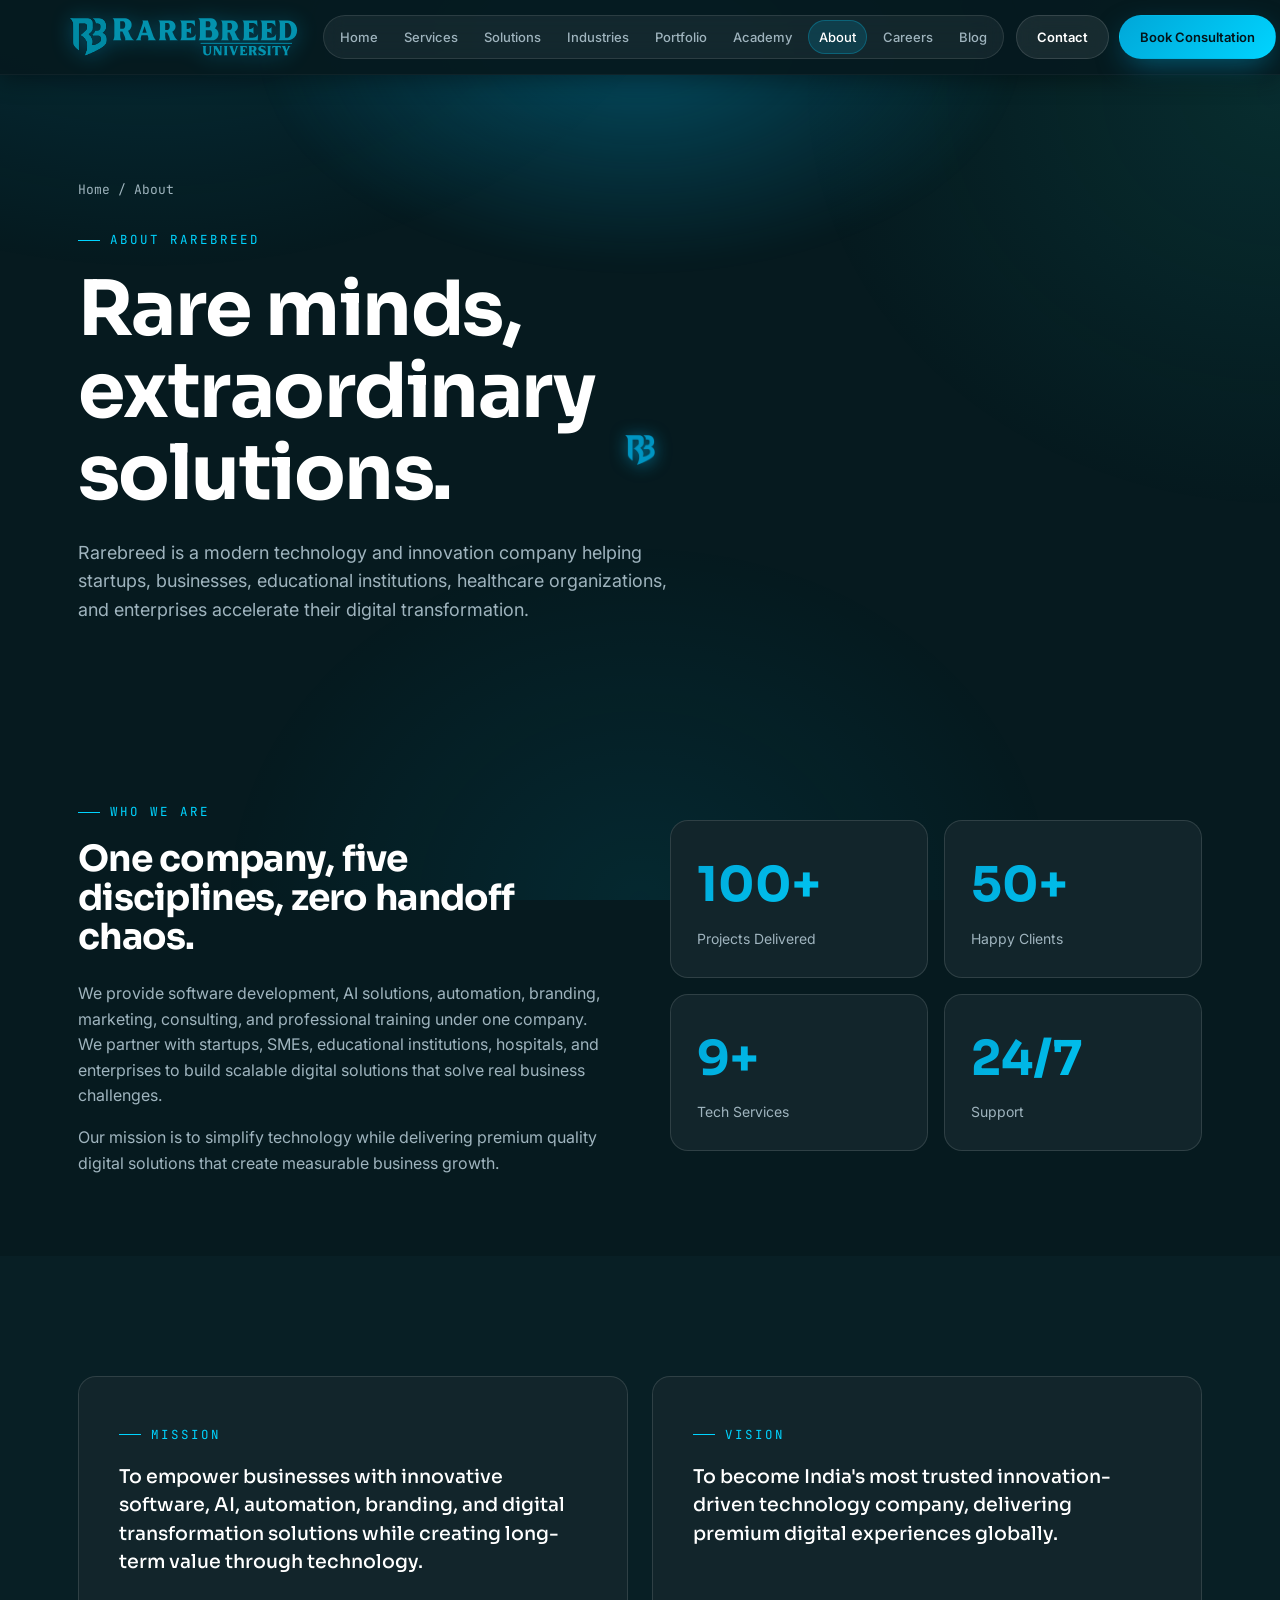
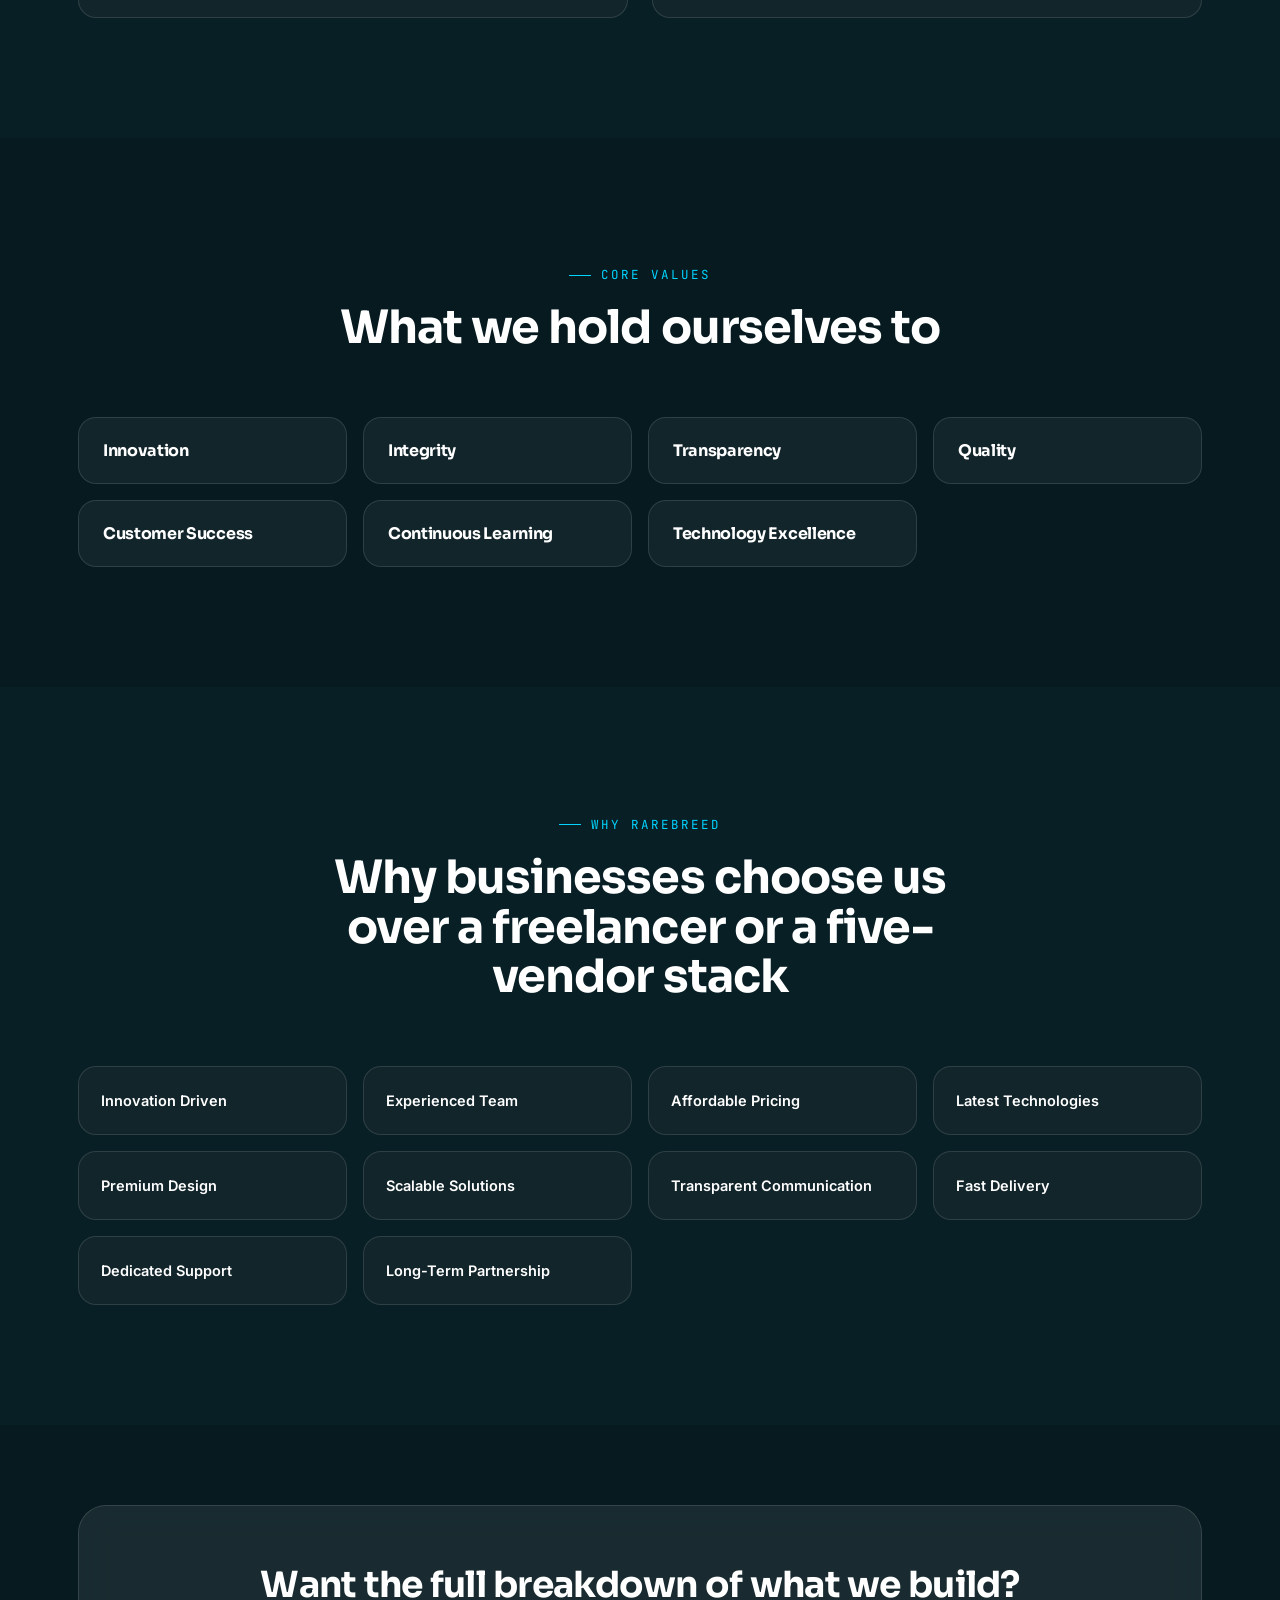
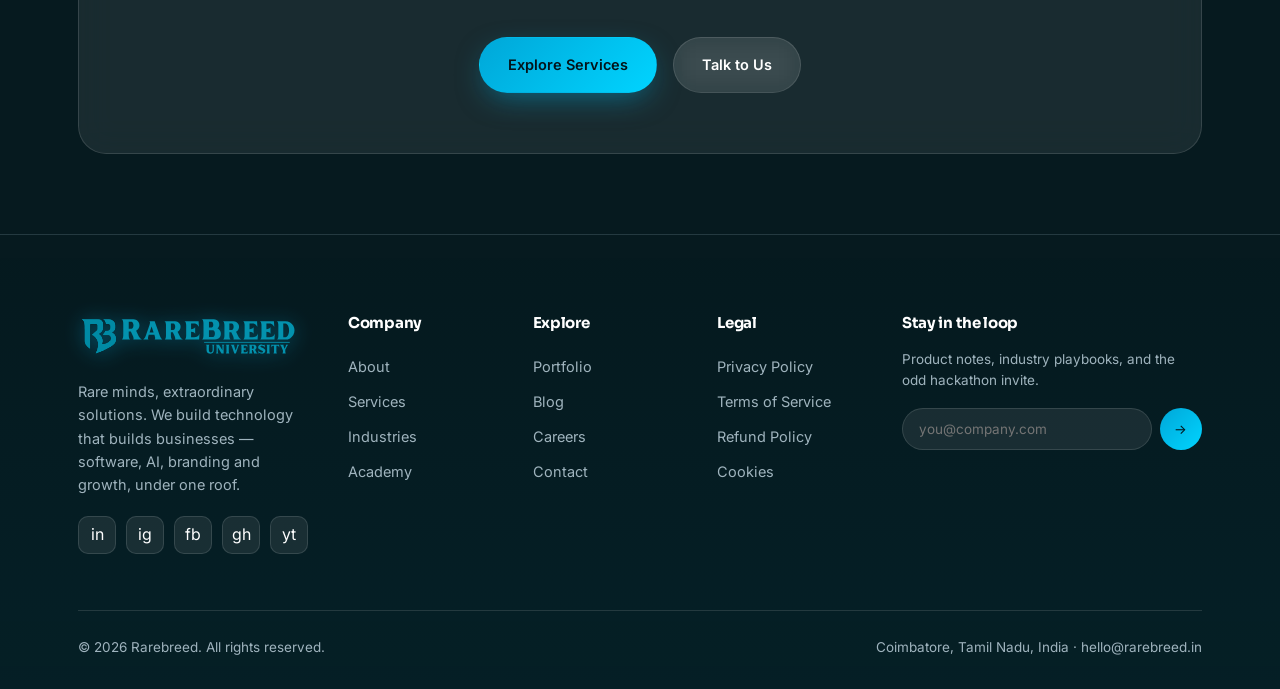
==== commit 88261a13: "." ====
--- a/about.html
+++ b/about.html
@@ -1,191 +1,265 @@
-﻿<!DOCTYPE html>
+<!DOCTYPE html>
 <html lang="en">
+
 <head>
-<meta charset="UTF-8">
-<meta name="viewport" content="width=device-width, initial-scale=1.0">
-<title>About Rarebreed — Rare Minds. Extraordinary Solutions.</title>
-<meta name="description" content="Rarebreed's mission, vision, core values and why startups, hospitals and enterprises choose us for digital transformation.">
-<link rel="preconnect" href="https://fonts.googleapis.com">
-<link href="https://fonts.googleapis.com/css2?family=Sora:wght@400;500;600;700;800&family=Inter:wght@400;500;600;700&family=JetBrains+Mono:wght@400;500&display=swap" rel="stylesheet">
-<link rel="stylesheet" href="assets/style.css">
-<link rel="icon" type="image/png" href="assets/images/rb_logo.png">
+  <meta charset="UTF-8">
+  <meta name="viewport" content="width=device-width, initial-scale=1.0">
+  <title>About Rarebreed — Rare Minds. Extraordinary Solutions.</title>
+  <meta name="description"
+    content="Rarebreed's mission, vision, core values and why startups, hospitals and enterprises choose us for digital transformation.">
+  <link rel="preconnect" href="https://fonts.googleapis.com">
+  <link
+    href="https://fonts.googleapis.com/css2?family=Sora:wght@400;500;600;700;800&family=Inter:wght@400;500;600;700&family=JetBrains+Mono:wght@400;500&display=swap"
+    rel="stylesheet">
+  <link rel="stylesheet" href="assets/style.css">
+  <link rel="icon" type="image/png" href="assets/images/rb_logo.png">
 </head>
+
 <body>
-<!-- Custom Cursor -->
-<div id="custom-cursor"><img src="assets/images/rb_logo.png" alt="" id="cursor-logo"></div>
-
-<header class="nav" id="nav">
-  <div class="container nav-inner">
-    <a href="index.html" class="brand"><img src="assets/images/Homepage-Logo.svg" alt="Rarebreed University" class="brand-logo"></a>
-    <nav class="nav-links">
-      <a href="index.html">Home</a>
-      <a href="services.html">Services</a>
-      <a href="solutions.html">Solutions</a>
-      <a href="industries.html">Industries</a>
-      <a href="portfolio.html">Portfolio</a>
-      <a href="academy.html">Academy</a>
-      <a href="about.html" class="active">About</a>
-      <a href="careers.html">Careers</a>
-      <a href="blog.html">Blog</a>
-    </nav>
-    <div class="nav-cta">
-      <a href="contact.html" class="btn btn-ghost btn-sm">Contact</a>
-      <a href="#" class="btn btn-primary btn-sm" data-open-popup>Book Consultation</a>
-    </div>
-    <button class="nav-burger" aria-label="Menu"><span></span></button>
+  <!-- Custom Cursor -->
+  <div id="custom-cursor"><img src="assets/images/rb_logo.png" alt="" id="cursor-logo"></div>
+
+  <header class="nav" id="nav">
+    <div class="container nav-inner">
+      <a href="index.html" class="brand"><img src="assets/images/Homepage-Logo.svg" alt="Rarebreed University"
+          class="brand-logo"></a>
+      <nav class="nav-links">
+        <a href="index.html">Home</a>
+        <a href="services.html">Services</a>
+        <a href="solutions.html">Solutions</a>
+        <a href="industries.html">Industries</a>
+        <a href="portfolio.html">Portfolio</a>
+        <a href="academy.html">Academy</a>
+        <a href="about.html" class="active">About</a>
+        <a href="careers.html">Careers</a>
+        <a href="blog.html">Blog</a>
+      </nav>
+      <div class="nav-cta">
+        <a href="contact.html" class="btn btn-ghost btn-sm">Contact</a>
+        <a href="#" class="btn btn-primary btn-sm" data-open-popup>Book Consultation</a>
+      </div>
+      <button class="nav-burger" aria-label="Menu"><span></span></button>
+    </div>
+  </header>
+  <div class="mobile-menu">
+    <button class="mobile-close">✕</button>
+    <a href="index.html">Home</a>
+    <a href="services.html">Services</a>
+    <a href="solutions.html">Solutions</a>
+    <a href="industries.html">Industries</a>
+    <a href="portfolio.html">Portfolio</a>
+    <a href="academy.html">Academy</a>
+    <a href="about.html">About</a>
+    <a href="careers.html">Careers</a>
+    <a href="blog.html">Blog</a>
+    <a href="contact.html">Contact</a>
+    <a href="#" class="btn btn-primary" data-open-popup>Book Free Consultation</a>
   </div>
-</header>
-<div class="mobile-menu">
-  <button class="mobile-close">✕</button>
-  <a href="index.html">Home</a>
-  <a href="services.html">Services</a>
-  <a href="solutions.html">Solutions</a>
-  <a href="industries.html">Industries</a>
-  <a href="portfolio.html">Portfolio</a>
-  <a href="academy.html">Academy</a>
-  <a href="about.html">About</a>
-  <a href="careers.html">Careers</a>
-  <a href="blog.html">Blog</a>
-  <a href="contact.html">Contact</a>
-  <a href="#" class="btn btn-primary" data-open-popup>Book Free Consultation</a>
-</div>
-
-<section class="page-hero">
-  <div class="glow"></div>
-  <div class="container">
-    <div class="page-kicker"><a href="index.html">Home</a> / About</div>
-    <span class="eyebrow">About Rarebreed</span>
-    <h1 class="h-display" style="max-width:780px;">Rare minds, extraordinary solutions.</h1>
-    <p class="muted mt-24" style="font-size:18px;max-width:620px;">Rarebreed is a modern technology and innovation company helping startups, businesses, educational institutions, healthcare organizations, and enterprises accelerate their digital transformation.</p>
+
+  <section class="page-hero">
+    <div class="glow"></div>
+    <div class="container">
+      <div class="page-kicker"><a href="index.html">Home</a> / About</div>
+      <span class="eyebrow">About Rarebreed</span>
+      <h1 class="h-display" style="max-width:780px;">Rare minds, extraordinary solutions.</h1>
+      <p class="muted mt-24" style="font-size:18px;max-width:620px;">Rarebreed is a modern technology and innovation
+        company helping startups, businesses, educational institutions, healthcare organizations, and enterprises
+        accelerate their digital transformation.</p>
+    </div>
+  </section>
+
+  <section class="section-tight">
+    <div class="container grid grid-2" style="gap:60px;align-items:center;">
+      <div class="reveal">
+        <span class="eyebrow">Who we are</span>
+        <h2 style="font-size:clamp(26px,3.2vw,36px);">One company, five disciplines, zero handoff chaos.</h2>
+        <p class="muted mt-24">We provide software development, AI solutions, automation, branding, marketing,
+          consulting, and professional training under one company. We partner with startups, SMEs, educational
+          institutions, hospitals, and enterprises to build scalable digital solutions that solve real business
+          challenges.</p>
+        <p class="muted mt-16">Our mission is to simplify technology while delivering premium quality digital solutions
+          that create measurable business growth.</p>
+      </div>
+      <div class="grid grid-2 gap-16 reveal reveal-delay-1">
+        <div class="stat card" style="padding:26px;">
+          <div class="num" data-count="100" data-suffix="+">0</div>
+          <div class="label">Projects Delivered</div>
+        </div>
+        <div class="stat card" style="padding:26px;">
+          <div class="num" data-count="50" data-suffix="+">0</div>
+          <div class="label">Happy Clients</div>
+        </div>
+        <div class="stat card" style="padding:26px;">
+          <div class="num" data-count="10" data-suffix="+">0</div>
+          <div class="label">Tech Services</div>
+        </div>
+        <div class="stat card" style="padding:26px;">
+          <div class="num">24/7</div>
+          <div class="label">Support</div>
+        </div>
+      </div>
+    </div>
+  </section>
+
+  <section class="section" style="background:var(--bg-2);">
+    <div class="container grid grid-2 gap-24">
+      <div class="card tilt reveal" style="padding:40px;">
+        <span class="eyebrow">Mission</span>
+        <p style="font-size:19px;font-family:'Sora';font-weight:500;line-height:1.5;">To empower businesses with
+          innovative software, AI, automation, branding, and digital transformation solutions while creating long-term
+          value through technology.</p>
+      </div>
+      <div class="card tilt reveal reveal-delay-1" style="padding:40px;">
+        <span class="eyebrow">Vision</span>
+        <p style="font-size:19px;font-family:'Sora';font-weight:500;line-height:1.5;">To become India's most trusted
+          innovation-driven technology company, delivering premium digital experiences globally.</p>
+      </div>
+    </div>
+  </section>
+
+  <section class="section">
+    <div class="container">
+      <div class="section-head center reveal">
+        <span class="eyebrow" style="justify-content:center;">Core values</span>
+        <h2>What we hold ourselves to</h2>
+      </div>
+      <div class="grid grid-4 gap-16">
+        <div class="card tilt reveal" style="padding:24px;">
+          <h3 style="font-size:16px;">Innovation</h3>
+        </div>
+        <div class="card tilt reveal reveal-delay-1" style="padding:24px;">
+          <h3 style="font-size:16px;">Integrity</h3>
+        </div>
+        <div class="card tilt reveal reveal-delay-2" style="padding:24px;">
+          <h3 style="font-size:16px;">Transparency</h3>
+        </div>
+        <div class="card tilt reveal reveal-delay-3" style="padding:24px;">
+          <h3 style="font-size:16px;">Quality</h3>
+        </div>
+        <div class="card tilt reveal" style="padding:24px;">
+          <h3 style="font-size:16px;">Customer Success</h3>
+        </div>
+        <div class="card tilt reveal reveal-delay-1" style="padding:24px;">
+          <h3 style="font-size:16px;">Continuous Learning</h3>
+        </div>
+        <div class="card tilt reveal reveal-delay-2" style="padding:24px;">
+          <h3 style="font-size:16px;">Technology Excellence</h3>
+        </div>
+      </div>
+    </div>
+  </section>
+
+  <section class="section" style="background:var(--bg-2);">
+    <div class="container">
+      <div class="section-head center reveal">
+        <span class="eyebrow" style="justify-content:center;">Why Rarebreed</span>
+        <h2>Why businesses choose us over a freelancer or a five-vendor stack</h2>
+      </div>
+      <div class="grid grid-4 gap-16">
+        <div class="card tilt reveal" style="padding:22px;">
+          <p style="font-weight:600;font-size:14.5px;">Innovation Driven</p>
+        </div>
+        <div class="card tilt reveal" style="padding:22px;">
+          <p style="font-weight:600;font-size:14.5px;">Experienced Team</p>
+        </div>
+        <div class="card tilt reveal" style="padding:22px;">
+          <p style="font-weight:600;font-size:14.5px;">Affordable Pricing</p>
+        </div>
+        <div class="card tilt reveal" style="padding:22px;">
+          <p style="font-weight:600;font-size:14.5px;">Latest Technologies</p>
+        </div>
+        <div class="card tilt reveal" style="padding:22px;">
+          <p style="font-weight:600;font-size:14.5px;">Premium Design</p>
+        </div>
+        <div class="card tilt reveal" style="padding:22px;">
+          <p style="font-weight:600;font-size:14.5px;">Scalable Solutions</p>
+        </div>
+        <div class="card tilt reveal" style="padding:22px;">
+          <p style="font-weight:600;font-size:14.5px;">Transparent Communication</p>
+        </div>
+        <div class="card tilt reveal" style="padding:22px;">
+          <p style="font-weight:600;font-size:14.5px;">Fast Delivery</p>
+        </div>
+        <div class="card tilt reveal" style="padding:22px;">
+          <p style="font-weight:600;font-size:14.5px;">Dedicated Support</p>
+        </div>
+        <div class="card tilt reveal" style="padding:22px;">
+          <p style="font-weight:600;font-size:14.5px;">Long-Term Partnership</p>
+        </div>
+      </div>
+    </div>
+  </section>
+
+  <section class="section-tight">
+    <div class="container">
+      <div class="glass reveal" style="padding:60px;border-radius:var(--radius-lg);text-align:center;">
+        <h2 style="font-size:clamp(24px,3.2vw,36px);">Want the full breakdown of what we build?</h2>
+        <div class="flex center gap-16 mt-32" style="flex-wrap:wrap;">
+          <a href="services.html" class="btn btn-primary">Explore Services</a>
+          <a href="contact.html" class="btn btn-ghost">Talk to Us</a>
+        </div>
+      </div>
+    </div>
+  </section>
+
+  <footer class="footer">
+    <div class="container">
+      <div class="footer-top">
+        <div class="footer-brand">
+          <a href="index.html" class="brand"><img src="assets/images/Homepage-Logo.svg" alt="Rarebreed University"
+              class="brand-logo"></a>
+          <p>Rare minds, extraordinary solutions. We build technology that builds businesses — software, AI, branding
+            and growth, under one roof.</p>
+          <div class="social-row">
+            <a href="#" aria-label="LinkedIn">in</a><a href="#" aria-label="Instagram">ig</a><a href="#"
+              aria-label="Facebook">fb</a><a href="#" aria-label="GitHub">gh</a><a href="#" aria-label="YouTube">yt</a>
+          </div>
+        </div>
+        <div class="footer-col">
+          <h4>Company</h4><a href="about.html">About</a><a href="services.html">Services</a><a
+            href="industries.html">Industries</a><a href="academy.html">Academy</a>
+        </div>
+        <div class="footer-col">
+          <h4>Explore</h4><a href="portfolio.html">Portfolio</a><a href="blog.html">Blog</a><a
+            href="careers.html">Careers</a><a href="contact.html">Contact</a>
+        </div>
+        <div class="footer-col">
+          <h4>Legal</h4><a href="#">Privacy Policy</a><a href="#">Terms of Service</a><a href="#">Refund Policy</a><a
+            href="#">Cookies</a>
+        </div>
+        <div class="footer-col">
+          <h4>Stay in the loop</h4>
+          <p class="muted" style="font-size:13.5px;">Product notes, industry playbooks, and the odd hackathon invite.
+          </p>
+          <form class="newsletter" data-fake-submit><input type="email" placeholder="you@company.com" required><button
+              type="submit" aria-label="Subscribe">→</button></form>
+        </div>
+      </div>
+      <div class="footer-bottom">
+        <p>© <span class="cur-year"></span> Rarebreed. All rights reserved.</p>
+        <p>Coimbatore, Tamil Nadu, India · hello@rarebreed.in</p>
+      </div>
+    </div>
+  </footer>
+
+  <div class="popup-overlay" id="consult-popup">
+    <div class="popup-card glass">
+      <button class="popup-close" aria-label="Close">✕</button>
+      <span class="eyebrow">Free consultation</span>
+      <h3 style="font-size:24px;margin-bottom:8px;">Let's scope your project</h3>
+      <p class="muted" style="font-size:14px;margin-bottom:20px;">30 minutes, no pitch deck — just your goals and an
+        honest read on scope, timeline and budget.</p>
+      <form data-fake-submit>
+        <div class="field"><label>Full name</label><input type="text" required></div>
+        <div class="field"><label>WhatsApp / phone</label><input type="tel" required></div>
+        <div class="field"><label>What are you building?</label><input type="text"
+            placeholder="e.g. Hospital ERP, AI chatbot..."></div>
+        <button type="submit" class="btn btn-primary btn-block mt-8">Book Free Consultation</button>
+      </form>
+    </div>
   </div>
-</section>
-
-<section class="section-tight">
-  <div class="container grid grid-2" style="gap:60px;align-items:center;">
-    <div class="reveal">
-      <span class="eyebrow">Who we are</span>
-      <h2 style="font-size:clamp(26px,3.2vw,36px);">One company, five disciplines, zero handoff chaos.</h2>
-      <p class="muted mt-24">We provide software development, AI solutions, automation, branding, marketing, consulting, and professional training under one company. We partner with startups, SMEs, educational institutions, hospitals, and enterprises to build scalable digital solutions that solve real business challenges.</p>
-      <p class="muted mt-16">Our mission is to simplify technology while delivering premium quality digital solutions that create measurable business growth.</p>
-    </div>
-    <div class="grid grid-2 gap-16 reveal reveal-delay-1">
-      <div class="stat card" style="padding:26px;"><div class="num" data-count="100" data-suffix="+">0</div><div class="label">Projects Delivered</div></div>
-      <div class="stat card" style="padding:26px;"><div class="num" data-count="50" data-suffix="+">0</div><div class="label">Happy Clients</div></div>
-      <div class="stat card" style="padding:26px;"><div class="num" data-count="10" data-suffix="+">0</div><div class="label">Tech Services</div></div>
-      <div class="stat card" style="padding:26px;"><div class="num">24/7</div><div class="label">Support</div></div>
-    </div>
-  </div>
-</section>
-
-<section class="section" style="background:var(--bg-2);">
-  <div class="container grid grid-2 gap-24">
-    <div class="card tilt reveal" style="padding:40px;">
-      <span class="eyebrow">Mission</span>
-      <p style="font-size:19px;font-family:'Sora';font-weight:500;line-height:1.5;">To empower businesses with innovative software, AI, automation, branding, and digital transformation solutions while creating long-term value through technology.</p>
-    </div>
-    <div class="card tilt reveal reveal-delay-1" style="padding:40px;">
-      <span class="eyebrow">Vision</span>
-      <p style="font-size:19px;font-family:'Sora';font-weight:500;line-height:1.5;">To become India's most trusted innovation-driven technology company, delivering premium digital experiences globally.</p>
-    </div>
-  </div>
-</section>
-
-<section class="section">
-  <div class="container">
-    <div class="section-head center reveal">
-      <span class="eyebrow" style="justify-content:center;">Core values</span>
-      <h2>What we hold ourselves to</h2>
-    </div>
-    <div class="grid grid-4 gap-16">
-      <div class="card tilt reveal" style="padding:24px;"><h3 style="font-size:16px;">Innovation</h3></div>
-      <div class="card tilt reveal reveal-delay-1" style="padding:24px;"><h3 style="font-size:16px;">Integrity</h3></div>
-      <div class="card tilt reveal reveal-delay-2" style="padding:24px;"><h3 style="font-size:16px;">Transparency</h3></div>
-      <div class="card tilt reveal reveal-delay-3" style="padding:24px;"><h3 style="font-size:16px;">Quality</h3></div>
-      <div class="card tilt reveal" style="padding:24px;"><h3 style="font-size:16px;">Customer Success</h3></div>
-      <div class="card tilt reveal reveal-delay-1" style="padding:24px;"><h3 style="font-size:16px;">Continuous Learning</h3></div>
-      <div class="card tilt reveal reveal-delay-2" style="padding:24px;"><h3 style="font-size:16px;">Technology Excellence</h3></div>
-    </div>
-  </div>
-</section>
-
-<section class="section" style="background:var(--bg-2);">
-  <div class="container">
-    <div class="section-head center reveal">
-      <span class="eyebrow" style="justify-content:center;">Why Rarebreed</span>
-      <h2>Why businesses choose us over a freelancer or a five-vendor stack</h2>
-    </div>
-    <div class="grid grid-4 gap-16">
-      <div class="card tilt reveal" style="padding:22px;"><p style="font-weight:600;font-size:14.5px;">Innovation Driven</p></div>
-      <div class="card tilt reveal" style="padding:22px;"><p style="font-weight:600;font-size:14.5px;">Experienced Team</p></div>
-      <div class="card tilt reveal" style="padding:22px;"><p style="font-weight:600;font-size:14.5px;">Affordable Pricing</p></div>
-      <div class="card tilt reveal" style="padding:22px;"><p style="font-weight:600;font-size:14.5px;">Latest Technologies</p></div>
-      <div class="card tilt reveal" style="padding:22px;"><p style="font-weight:600;font-size:14.5px;">Premium Design</p></div>
-      <div class="card tilt reveal" style="padding:22px;"><p style="font-weight:600;font-size:14.5px;">Scalable Solutions</p></div>
-      <div class="card tilt reveal" style="padding:22px;"><p style="font-weight:600;font-size:14.5px;">Transparent Communication</p></div>
-      <div class="card tilt reveal" style="padding:22px;"><p style="font-weight:600;font-size:14.5px;">Fast Delivery</p></div>
-      <div class="card tilt reveal" style="padding:22px;"><p style="font-weight:600;font-size:14.5px;">Dedicated Support</p></div>
-      <div class="card tilt reveal" style="padding:22px;"><p style="font-weight:600;font-size:14.5px;">Long-Term Partnership</p></div>
-    </div>
-  </div>
-</section>
-
-<section class="section-tight">
-  <div class="container">
-    <div class="glass reveal" style="padding:60px;border-radius:var(--radius-lg);text-align:center;">
-      <h2 style="font-size:clamp(24px,3.2vw,36px);">Want the full breakdown of what we build?</h2>
-      <div class="flex center gap-16 mt-32" style="flex-wrap:wrap;">
-        <a href="services.html" class="btn btn-primary">Explore Services</a>
-        <a href="contact.html" class="btn btn-ghost">Talk to Us</a>
-      </div>
-    </div>
-  </div>
-</section>
-
-<footer class="footer">
-  <div class="container">
-    <div class="footer-top">
-      <div class="footer-brand">
-        <a href="index.html" class="brand"><img src="assets/images/Homepage-Logo.svg" alt="Rarebreed University" class="brand-logo"></a>
-        <p>Rare minds, extraordinary solutions. We build technology that builds businesses — software, AI, branding and growth, under one roof.</p>
-        <div class="social-row">
-          <a href="#" aria-label="LinkedIn">in</a><a href="#" aria-label="Instagram">ig</a><a href="#" aria-label="Facebook">fb</a><a href="#" aria-label="GitHub">gh</a><a href="#" aria-label="YouTube">yt</a>
-        </div>
-      </div>
-      <div class="footer-col"><h4>Company</h4><a href="about.html">About</a><a href="services.html">Services</a><a href="industries.html">Industries</a><a href="academy.html">Academy</a></div>
-      <div class="footer-col"><h4>Explore</h4><a href="portfolio.html">Portfolio</a><a href="blog.html">Blog</a><a href="careers.html">Careers</a><a href="contact.html">Contact</a></div>
-      <div class="footer-col"><h4>Legal</h4><a href="#">Privacy Policy</a><a href="#">Terms of Service</a><a href="#">Refund Policy</a><a href="#">Cookies</a></div>
-      <div class="footer-col">
-        <h4>Stay in the loop</h4>
-        <p class="muted" style="font-size:13.5px;">Product notes, industry playbooks, and the odd hackathon invite.</p>
-        <form class="newsletter" data-fake-submit><input type="email" placeholder="you@company.com" required><button type="submit" aria-label="Subscribe">→</button></form>
-      </div>
-    </div>
-    <div class="footer-bottom">
-      <p>© <span class="cur-year"></span> Rarebreed. All rights reserved.</p>
-      <p>Coimbatore, Tamil Nadu, India · hello@rarebreed.in</p>
-    </div>
-  </div>
-</footer>
-
-<a href="https://wa.me/91XXXXXXXXXX" class="floating-wa" aria-label="Chat on WhatsApp" target="_blank">
-  <svg width="28" height="28" viewBox="0 0 24 24" fill="white"><path d="M17.5 14.4c-.3-.1-1.7-.9-2-.9-.3-.1-.5-.1-.7.1-.2.3-.8.9-.9 1.1-.2.2-.3.2-.6.1-.3-.1-1.2-.5-2.3-1.5-.9-.8-1.4-1.7-1.6-2-.2-.3 0-.5.1-.6.1-.1.3-.3.4-.5.1-.2.2-.3.3-.5.1-.2 0-.4 0-.5-.1-.1-.7-1.7-1-2.3-.2-.6-.5-.5-.7-.5h-.6c-.2 0-.5.1-.8.4-.3.3-1 1-1 2.4s1.1 2.8 1.2 3c.1.2 2.1 3.3 5.2 4.5.7.3 1.3.5 1.7.6.7.2 1.4.2 1.9.1.6-.1 1.7-.7 2-1.4.2-.7.2-1.2.2-1.4-.1-.1-.3-.2-.6-.3z"/><path d="M12 2C6.5 2 2 6.5 2 12c0 1.9.5 3.7 1.5 5.3L2 22l4.8-1.4C8.3 21.5 10.1 22 12 22c5.5 0 10-4.5 10-10S17.5 2 12 2zm0 18c-1.7 0-3.3-.5-4.7-1.3l-.3-.2-3 .9.9-2.9-.2-.3C3.5 14.9 3 13.5 3 12c0-5 4-9 9-9s9 4 9 9-4 9-9 9z"/></svg>
-</a>
-
-<div class="popup-overlay" id="consult-popup">
-  <div class="popup-card glass">
-    <button class="popup-close" aria-label="Close">✕</button>
-    <span class="eyebrow">Free consultation</span>
-    <h3 style="font-size:24px;margin-bottom:8px;">Let's scope your project</h3>
-    <p class="muted" style="font-size:14px;margin-bottom:20px;">30 minutes, no pitch deck — just your goals and an honest read on scope, timeline and budget.</p>
-    <form data-fake-submit>
-      <div class="field"><label>Full name</label><input type="text" required></div>
-      <div class="field"><label>WhatsApp / phone</label><input type="tel" required></div>
-      <div class="field"><label>What are you building?</label><input type="text" placeholder="e.g. Hospital ERP, AI chatbot..."></div>
-      <button type="submit" class="btn btn-primary btn-block mt-8">Book Free Consultation</button>
-    </form>
-  </div>
-</div>
-
-<script src="assets/script.js"></script>
+
+  <script src="assets/script.js"></script>
 </body>
+
 </html>
